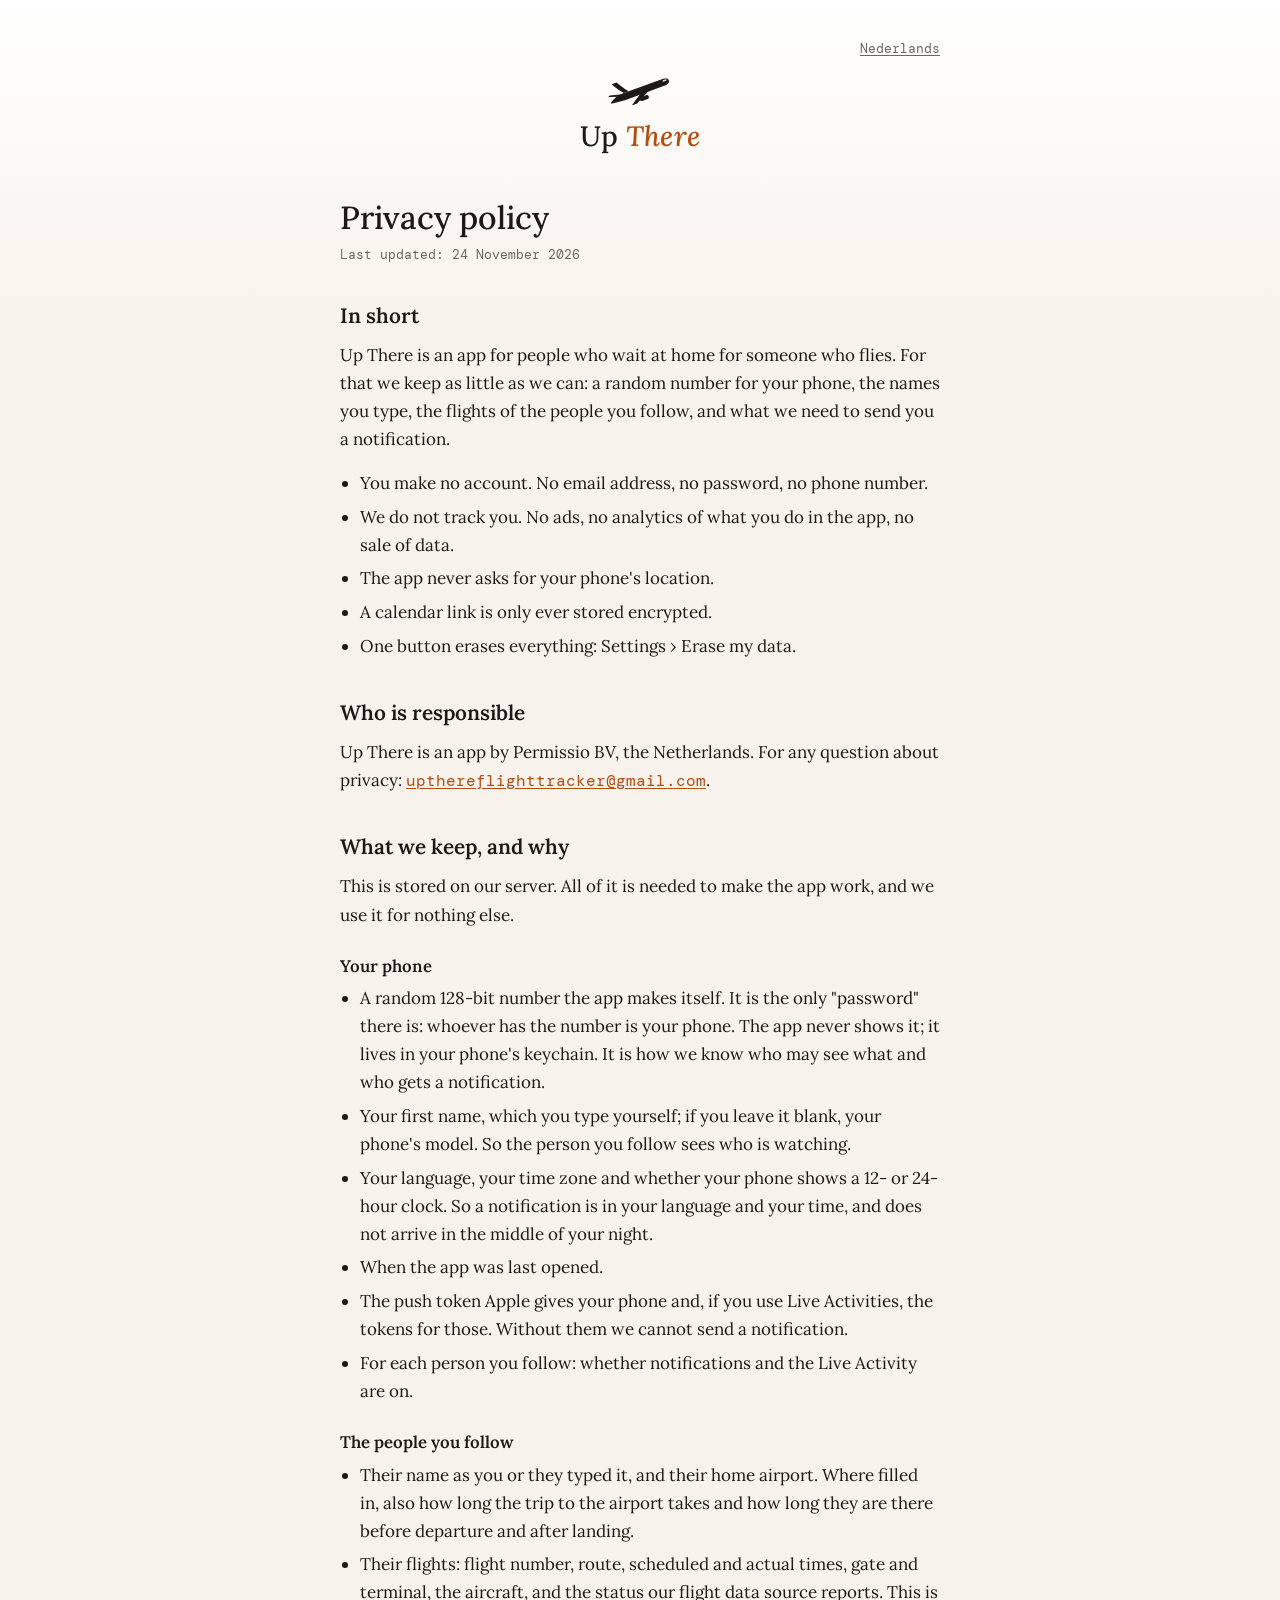
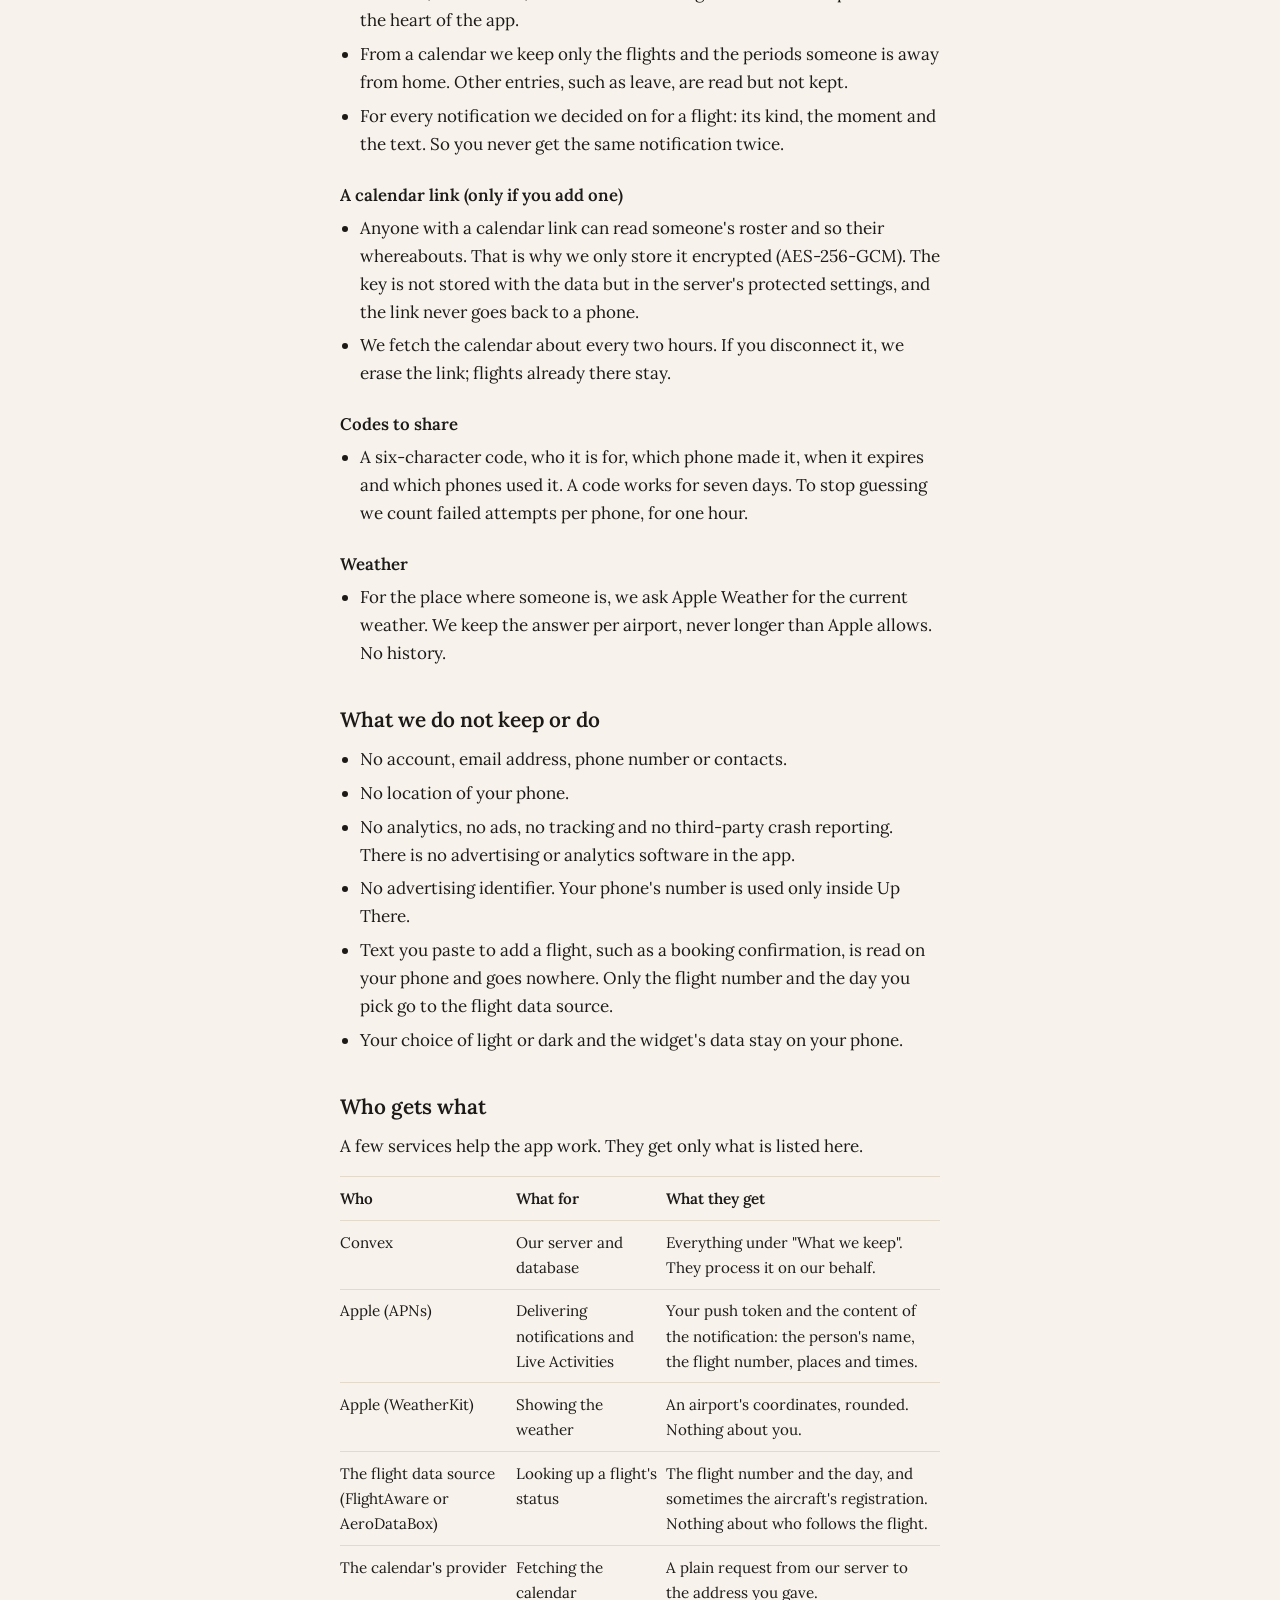
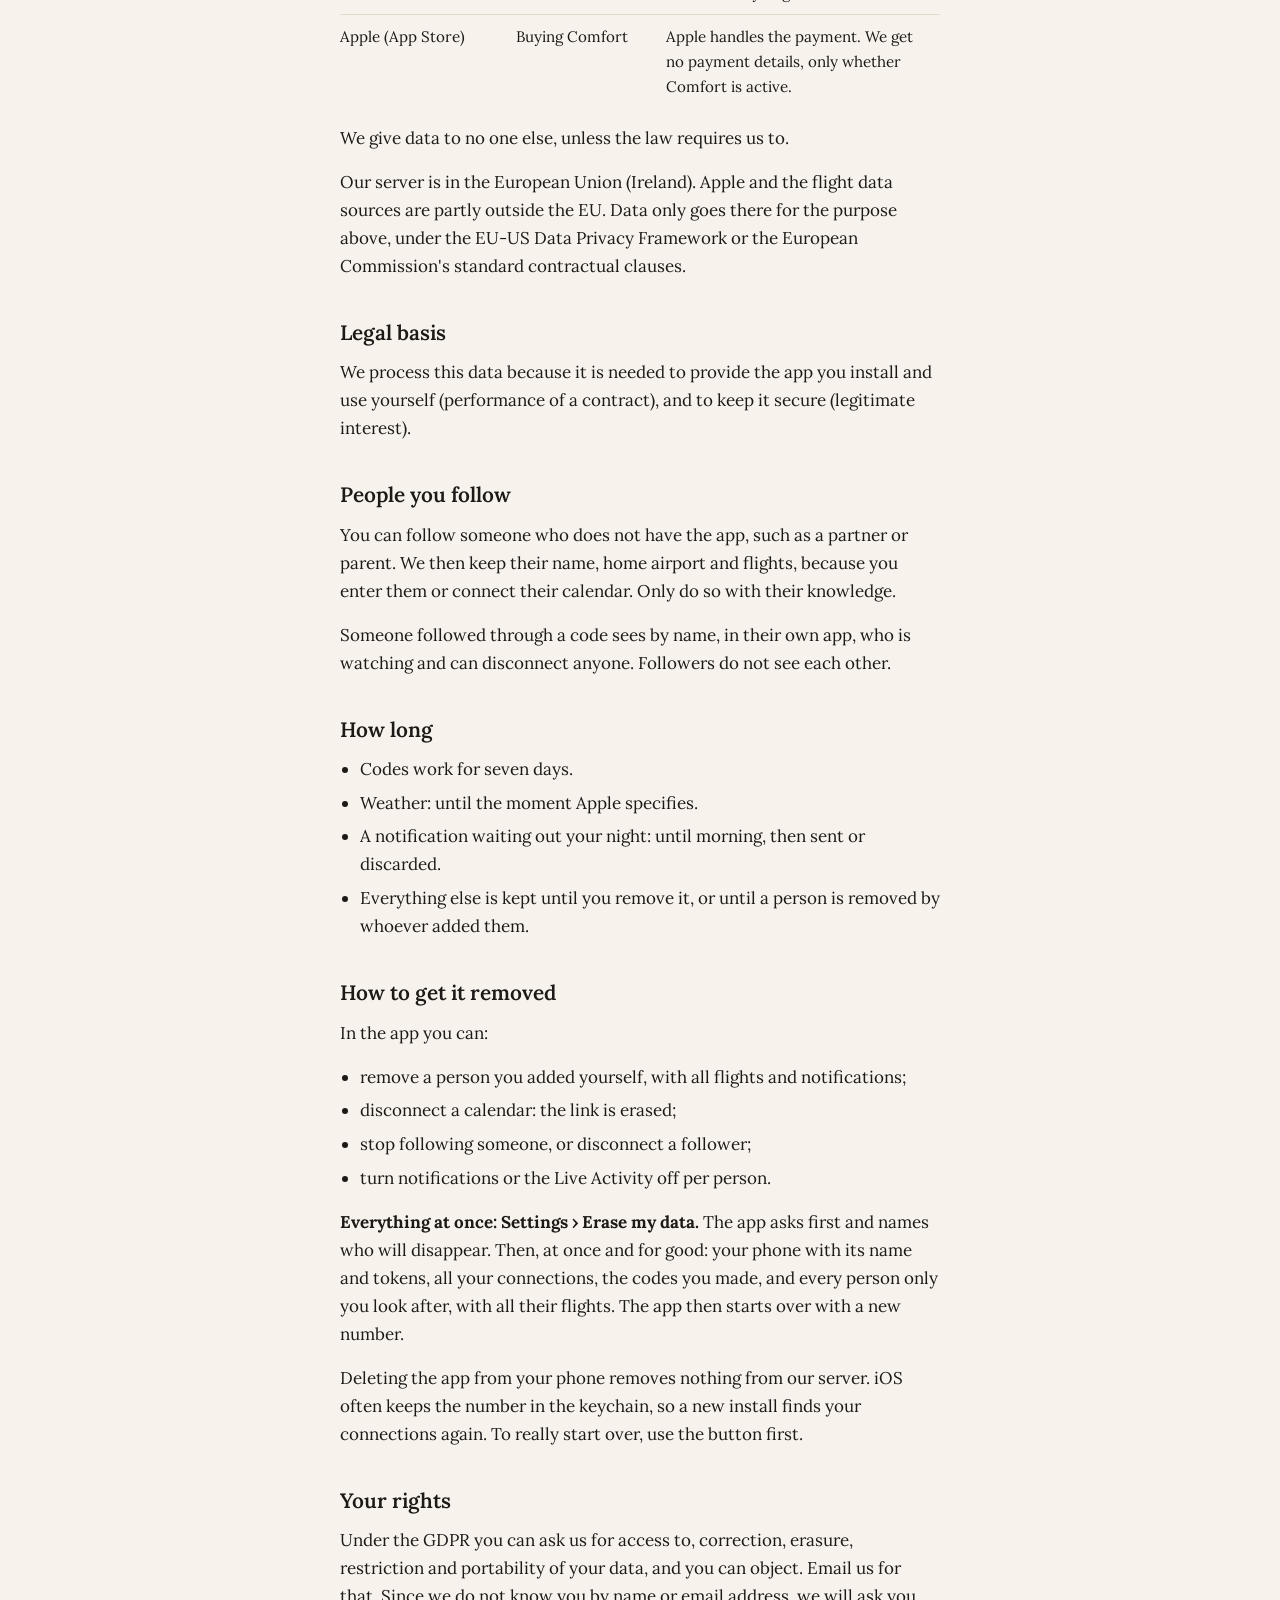
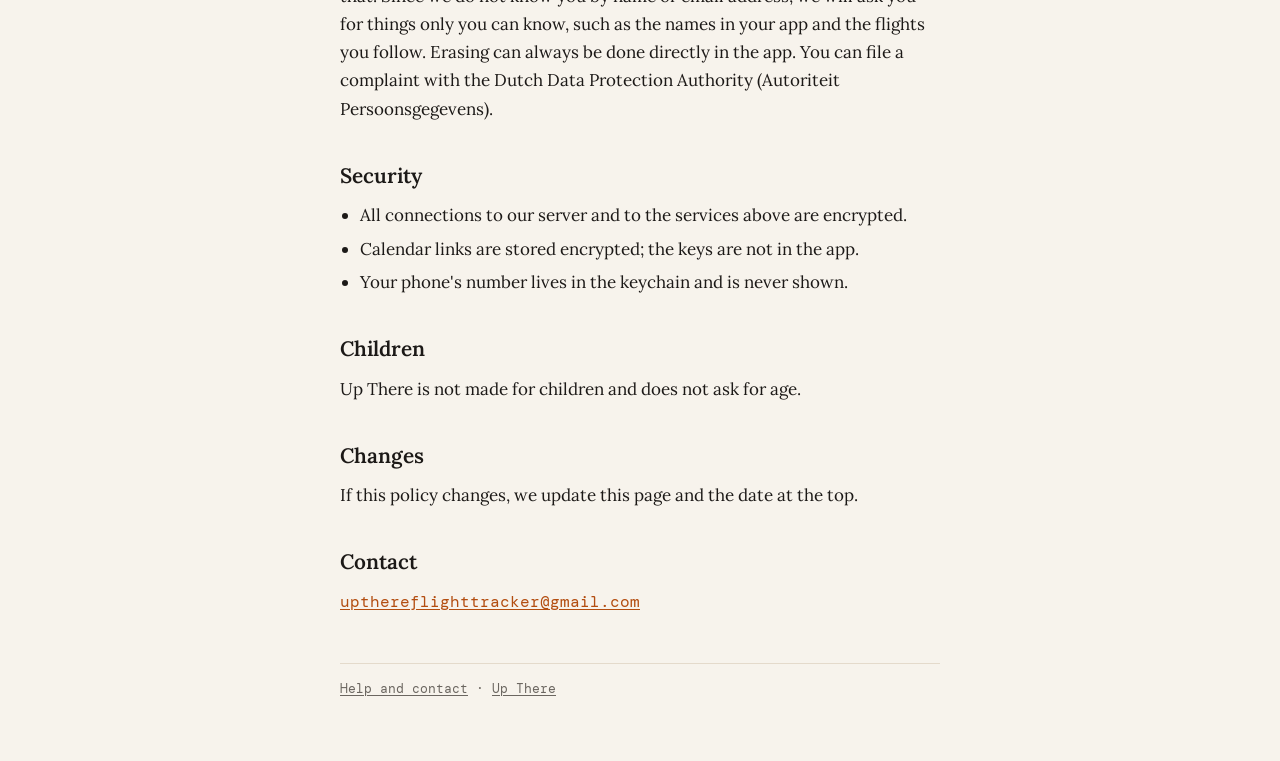
==== en/privacy.html @ 1c063041 "Support- en privacypagina's" ====
<!doctype html>
<html lang="en">
<head>
<meta charset="utf-8">
<meta name="viewport" content="width=device-width, initial-scale=1">
<title>Privacy policy — Up There</title>
<link rel="icon" href="../favicon.png">
<link rel="stylesheet" href="../style.css">
</head>
<body>
<main>
  <nav class="lang"><a href="../nl/privacy.html" hreflang="nl">Nederlands</a></nav>
  <a class="brand" href="../">
    <img class="mark-dark" src="../plane-mark.svg" alt="">
    <img class="mark-light" src="../plane-mark-light.svg" alt="">
    <div class="wordmark">Up <em>There</em></div>
  </a>

  <h1>Privacy policy</h1>
  <p class="meta">Last updated: 24 November 2026</p>

  <h2>In short</h2>
  <p>Up There is an app for people who wait at home for someone who flies. For that we keep as little as we can: a random number for your phone, the names you type, the flights of the people you follow, and what we need to send you a notification.</p>
  <ul>
    <li>You make no account. No email address, no password, no phone number.</li>
    <li>We do not track you. No ads, no analytics of what you do in the app, no sale of data.</li>
    <li>The app never asks for your phone's location.</li>
    <li>A calendar link is only ever stored encrypted.</li>
    <li>One button erases everything: Settings › Erase my data.</li>
  </ul>

  <h2>Who is responsible</h2>
  <p>Up There is an app by Permissio BV, the Netherlands. For any question about privacy: <a class="mono" href="mailto:upthereflighttracker@gmail.com">upthereflighttracker@gmail.com</a>.</p>

  <h2>What we keep, and why</h2>
  <p>This is stored on our server. All of it is needed to make the app work, and we use it for nothing else.</p>

  <h3>Your phone</h3>
  <ul>
    <li>A random 128-bit number the app makes itself. It is the only "password" there is: whoever has the number is your phone. The app never shows it; it lives in your phone's keychain. It is how we know who may see what and who gets a notification.</li>
    <li>Your first name, which you type yourself; if you leave it blank, your phone's model. So the person you follow sees who is watching.</li>
    <li>Your language, your time zone and whether your phone shows a 12- or 24-hour clock. So a notification is in your language and your time, and does not arrive in the middle of your night.</li>
    <li>When the app was last opened.</li>
    <li>The push token Apple gives your phone and, if you use Live Activities, the tokens for those. Without them we cannot send a notification.</li>
    <li>For each person you follow: whether notifications and the Live Activity are on.</li>
  </ul>

  <h3>The people you follow</h3>
  <ul>
    <li>Their name as you or they typed it, and their home airport. Where filled in, also how long the trip to the airport takes and how long they are there before departure and after landing.</li>
    <li>Their flights: flight number, route, scheduled and actual times, gate and terminal, the aircraft, and the status our flight data source reports. This is the heart of the app.</li>
    <li>From a calendar we keep only the flights and the periods someone is away from home. Other entries, such as leave, are read but not kept.</li>
    <li>For every notification we decided on for a flight: its kind, the moment and the text. So you never get the same notification twice.</li>
  </ul>

  <h3>A calendar link (only if you add one)</h3>
  <ul>
    <li>Anyone with a calendar link can read someone's roster and so their whereabouts. That is why we only store it encrypted (AES-256-GCM). The key is not stored with the data but in the server's protected settings, and the link never goes back to a phone.</li>
    <li>We fetch the calendar about every two hours. If you disconnect it, we erase the link; flights already there stay.</li>
  </ul>

  <h3>Codes to share</h3>
  <ul>
    <li>A six-character code, who it is for, which phone made it, when it expires and which phones used it. A code works for seven days. To stop guessing we count failed attempts per phone, for one hour.</li>
  </ul>

  <h3>Weather</h3>
  <ul>
    <li>For the place where someone is, we ask Apple Weather for the current weather. We keep the answer per airport, never longer than Apple allows. No history.</li>
  </ul>

  <h2>What we do not keep or do</h2>
  <ul>
    <li>No account, email address, phone number or contacts.</li>
    <li>No location of your phone.</li>
    <li>No analytics, no ads, no tracking and no third-party crash reporting. There is no advertising or analytics software in the app.</li>
    <li>No advertising identifier. Your phone's number is used only inside Up There.</li>
    <li>Text you paste to add a flight, such as a booking confirmation, is read on your phone and goes nowhere. Only the flight number and the day you pick go to the flight data source.</li>
    <li>Your choice of light or dark and the widget's data stay on your phone.</li>
  </ul>

  <h2>Who gets what</h2>
  <p>A few services help the app work. They get only what is listed here.</p>
  <table>
    <tr><th>Who</th><th>What for</th><th>What they get</th></tr>
    <tr><td>Convex</td><td>Our server and database</td><td>Everything under "What we keep". They process it on our behalf.</td></tr>
    <tr><td>Apple (APNs)</td><td>Delivering notifications and Live Activities</td><td>Your push token and the content of the notification: the person's name, the flight number, places and times.</td></tr>
    <tr><td>Apple (WeatherKit)</td><td>Showing the weather</td><td>An airport's coordinates, rounded. Nothing about you.</td></tr>
    <tr><td>The flight data source (FlightAware or AeroDataBox)</td><td>Looking up a flight's status</td><td>The flight number and the day, and sometimes the aircraft's registration. Nothing about who follows the flight.</td></tr>
    <tr><td>The calendar's provider</td><td>Fetching the calendar</td><td>A plain request from our server to the address you gave.</td></tr>
    <tr><td>Apple (App Store)</td><td>Buying Comfort</td><td>Apple handles the payment. We get no payment details, only whether Comfort is active.</td></tr>
  </table>
  <p>We give data to no one else, unless the law requires us to.</p>
  <p>Our server is in the European Union (Ireland). Apple and the flight data sources are partly outside the EU. Data only goes there for the purpose above, under the EU-US Data Privacy Framework or the European Commission's standard contractual clauses.</p>

  <h2>Legal basis</h2>
  <p>We process this data because it is needed to provide the app you install and use yourself (performance of a contract), and to keep it secure (legitimate interest).</p>

  <h2>People you follow</h2>
  <p>You can follow someone who does not have the app, such as a partner or parent. We then keep their name, home airport and flights, because you enter them or connect their calendar. Only do so with their knowledge.</p>
  <p>Someone followed through a code sees by name, in their own app, who is watching and can disconnect anyone. Followers do not see each other.</p>

  <h2>How long</h2>
  <ul>
    <li>Codes work for seven days.</li>
    <li>Weather: until the moment Apple specifies.</li>
    <li>A notification waiting out your night: until morning, then sent or discarded.</li>
    <li>Everything else is kept until you remove it, or until a person is removed by whoever added them.</li>
  </ul>

  <h2>How to get it removed</h2>
  <p>In the app you can:</p>
  <ul>
    <li>remove a person you added yourself, with all flights and notifications;</li>
    <li>disconnect a calendar: the link is erased;</li>
    <li>stop following someone, or disconnect a follower;</li>
    <li>turn notifications or the Live Activity off per person.</li>
  </ul>
  <p><strong>Everything at once: Settings › Erase my data.</strong> The app asks first and names who will disappear. Then, at once and for good: your phone with its name and tokens, all your connections, the codes you made, and every person only you look after, with all their flights. The app then starts over with a new number.</p>
  <p>Deleting the app from your phone removes nothing from our server. iOS often keeps the number in the keychain, so a new install finds your connections again. To really start over, use the button first.</p>

  <h2>Your rights</h2>
  <p>Under the GDPR you can ask us for access to, correction, erasure, restriction and portability of your data, and you can object. Email us for that. Since we do not know you by name or email address, we will ask you for things only you can know, such as the names in your app and the flights you follow. Erasing can always be done directly in the app. You can file a complaint with the Dutch Data Protection Authority (Autoriteit Persoonsgegevens).</p>

  <h2>Security</h2>
  <ul>
    <li>All connections to our server and to the services above are encrypted.</li>
    <li>Calendar links are stored encrypted; the keys are not in the app.</li>
    <li>Your phone's number lives in the keychain and is never shown.</li>
  </ul>

  <h2>Children</h2>
  <p>Up There is not made for children and does not ask for age.</p>

  <h2>Changes</h2>
  <p>If this policy changes, we update this page and the date at the top.</p>

  <h2>Contact</h2>
  <p><a class="mono" href="mailto:upthereflighttracker@gmail.com">upthereflighttracker@gmail.com</a></p>

  <footer><a href="support.html">Help and contact</a> · <a href="../">Up There</a></footer>
</main>
</body>
</html>
---- style.css ----
/* Up There — support and privacy pages. Palette and type from CLAUDE.md, "Design system". */
@font-face { font-family: 'Lora'; src: url('fonts/Lora-Variable.ttf') format('truetype'); font-weight: 400 700; font-style: normal; font-display: swap; }
@font-face { font-family: 'Lora'; src: url('fonts/Lora-Italic-Variable.ttf') format('truetype'); font-weight: 400 700; font-style: italic; font-display: swap; }
@font-face { font-family: 'DM Mono'; src: url('fonts/DMMono-Regular.ttf') format('truetype'); font-weight: 400; font-display: swap; }

:root {
  --bg: #0B1120; --card: #111827; --border: #1E3A5F; --dusk: #2D5F8A;
  --accent: #FF8F3F; --text: #F0F4F8; --muted: #7B828E; --sky-top: #0F1E35;
  color-scheme: dark;
}
@media (prefers-color-scheme: light) {
  :root {
    --bg: #F7F3EC; --card: #FFFDF9; --border: #E4DACB; --dusk: #2D5F8A;
    --accent: #B34D10; --text: #1C1917; --muted: #6B6660; --sky-top: #FFFFFF;
    color-scheme: light;
  }
  .brand img.mark-dark { display: none; }
}
@media (prefers-color-scheme: dark) { .brand img.mark-light { display: none; } }

* { box-sizing: border-box; }
html { -webkit-text-size-adjust: 100%; }
body {
  margin: 0; min-height: 100vh;
  background: linear-gradient(to bottom, var(--sky-top), var(--bg) 320px) var(--bg);
  color: var(--text);
  font: 400 1.0625rem/1.65 'Lora', Georgia, serif;
}
main { max-width: 40rem; margin: 0 auto; padding: 2.5rem 1.25rem 4rem; }

.brand { display: block; text-align: center; text-decoration: none; color: inherit; margin-bottom: 2.5rem; }
.brand img { width: 64px; height: 32px; display: block; margin: 0 auto 0.5rem; }
.wordmark { font-size: 1.75rem; font-weight: 500; letter-spacing: 0.01em; }
.wordmark em { color: var(--accent); }
.tagline { font-style: italic; color: var(--muted); margin: 0.25rem 0 0; }

nav.lang { font: 0.8125rem 'DM Mono', ui-monospace, monospace; text-align: right; margin-bottom: 1rem; color: var(--muted); }
nav.lang a { color: var(--muted); }

h1 { font-size: 2rem; font-weight: 500; line-height: 1.2; margin: 0 0 0.5rem; }
h2 { font-size: 1.3rem; font-weight: 600; margin: 2.25rem 0 0.5rem; }
h3 { font-size: 1.05rem; font-weight: 600; margin: 1.5rem 0 0.25rem; }
p, ul { margin: 0 0 1rem; }
ul { padding-left: 1.25rem; }
li { margin-bottom: 0.35rem; }
a { color: var(--accent); text-underline-offset: 2px; }
.mono, code { font-family: 'DM Mono', ui-monospace, monospace; font-size: 0.92em; }
.meta { font: 0.8125rem 'DM Mono', ui-monospace, monospace; color: var(--muted); margin-bottom: 2rem; }

.card { background: var(--card); border: 1px solid var(--border); border-radius: 14px; padding: 1.25rem 1.25rem 0.5rem; margin: 1.5rem 0; }
.links { list-style: none; padding: 0; }
.links li { margin: 0; border-top: 1px solid var(--border); }
.links li:first-child { border-top: 0; }
.links a { display: block; padding: 0.9rem 0; text-decoration: none; color: var(--text); }
.links a span { color: var(--muted); font-style: italic; display: block; font-size: 0.95rem; }

table { width: 100%; border-collapse: collapse; margin: 0 0 1rem; font-size: 0.95rem; }
th, td { text-align: left; vertical-align: top; padding: 0.55rem 0.5rem 0.55rem 0; border-top: 1px solid var(--border); }
th { font-weight: 600; }

/* Anything that must be filled in before publishing. scripts/check-site.sh refuses while one is left. */
mark.todo { background: #FCD34D; color: #1C1917; padding: 0 0.2em; border-radius: 3px; }

footer { margin-top: 3rem; padding-top: 1rem; border-top: 1px solid var(--border); font: 0.8125rem 'DM Mono', ui-monospace, monospace; color: var(--muted); }
footer a { color: var(--muted); }
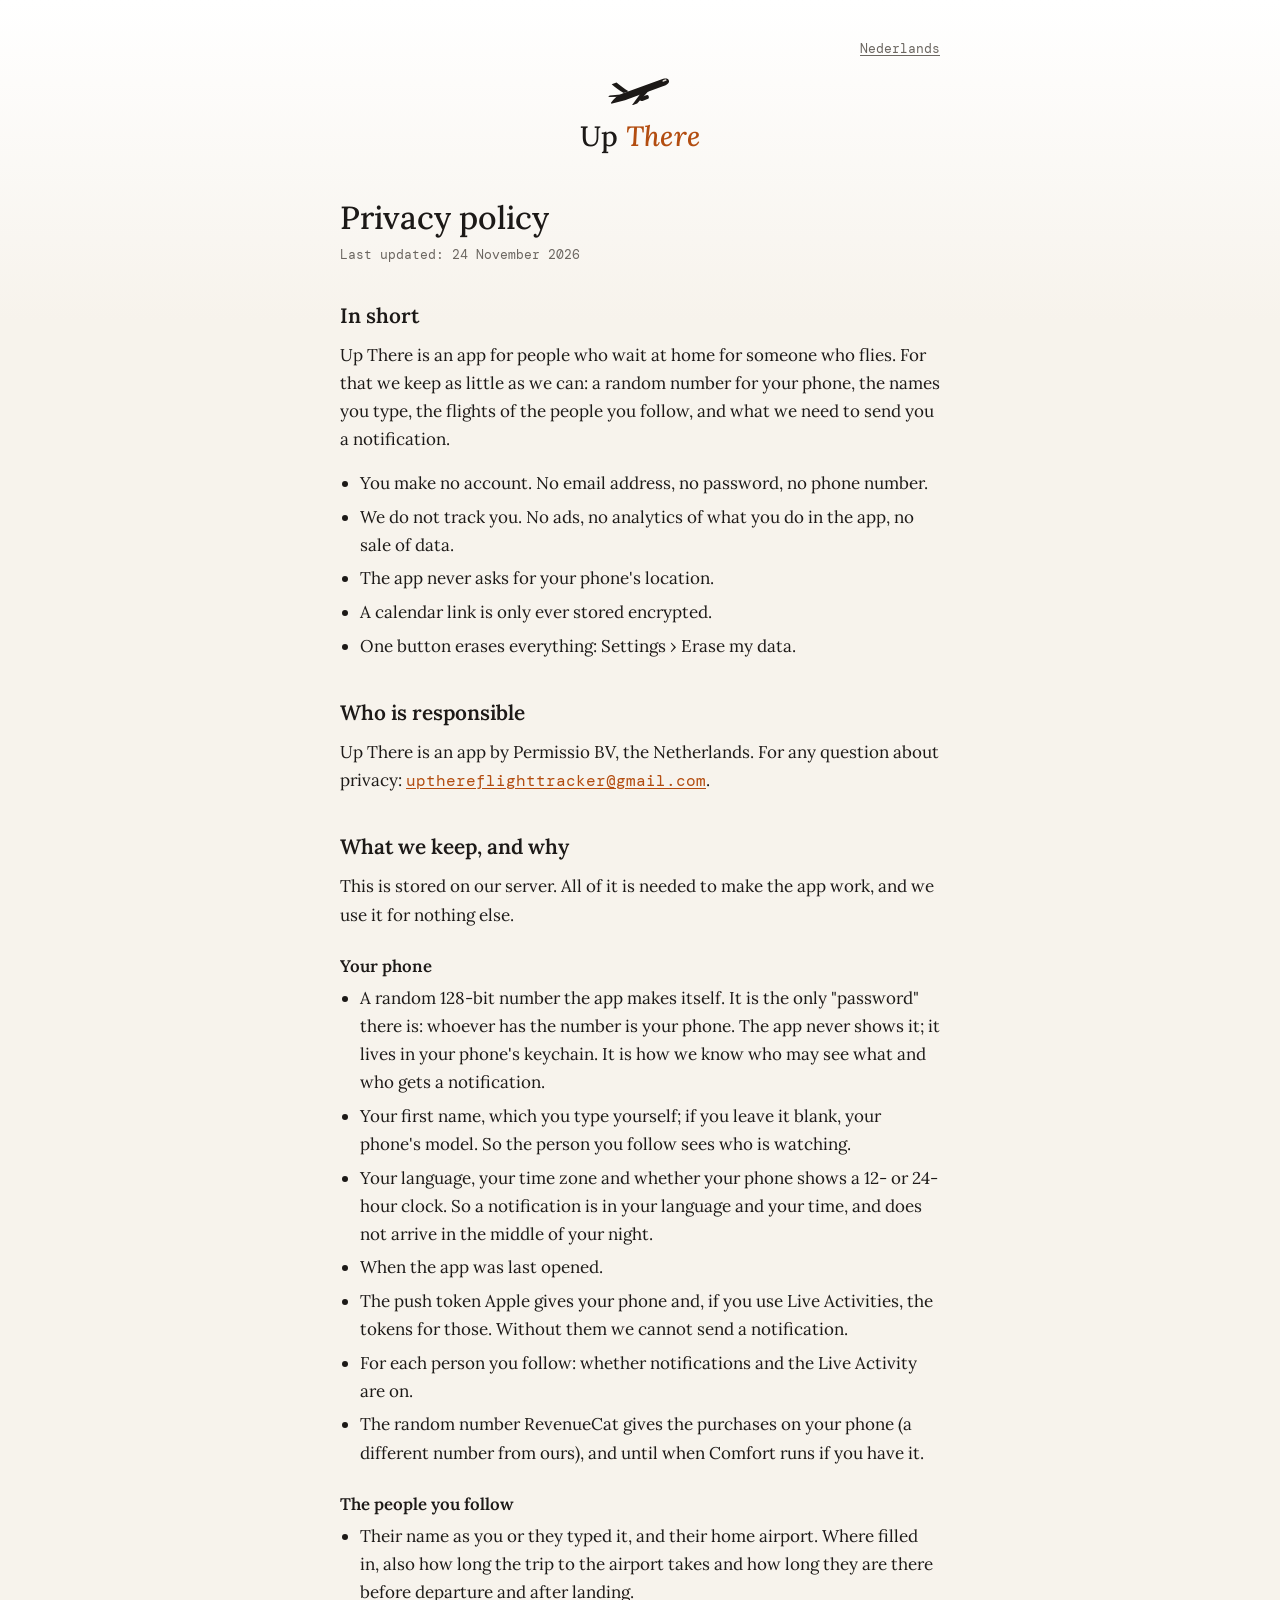
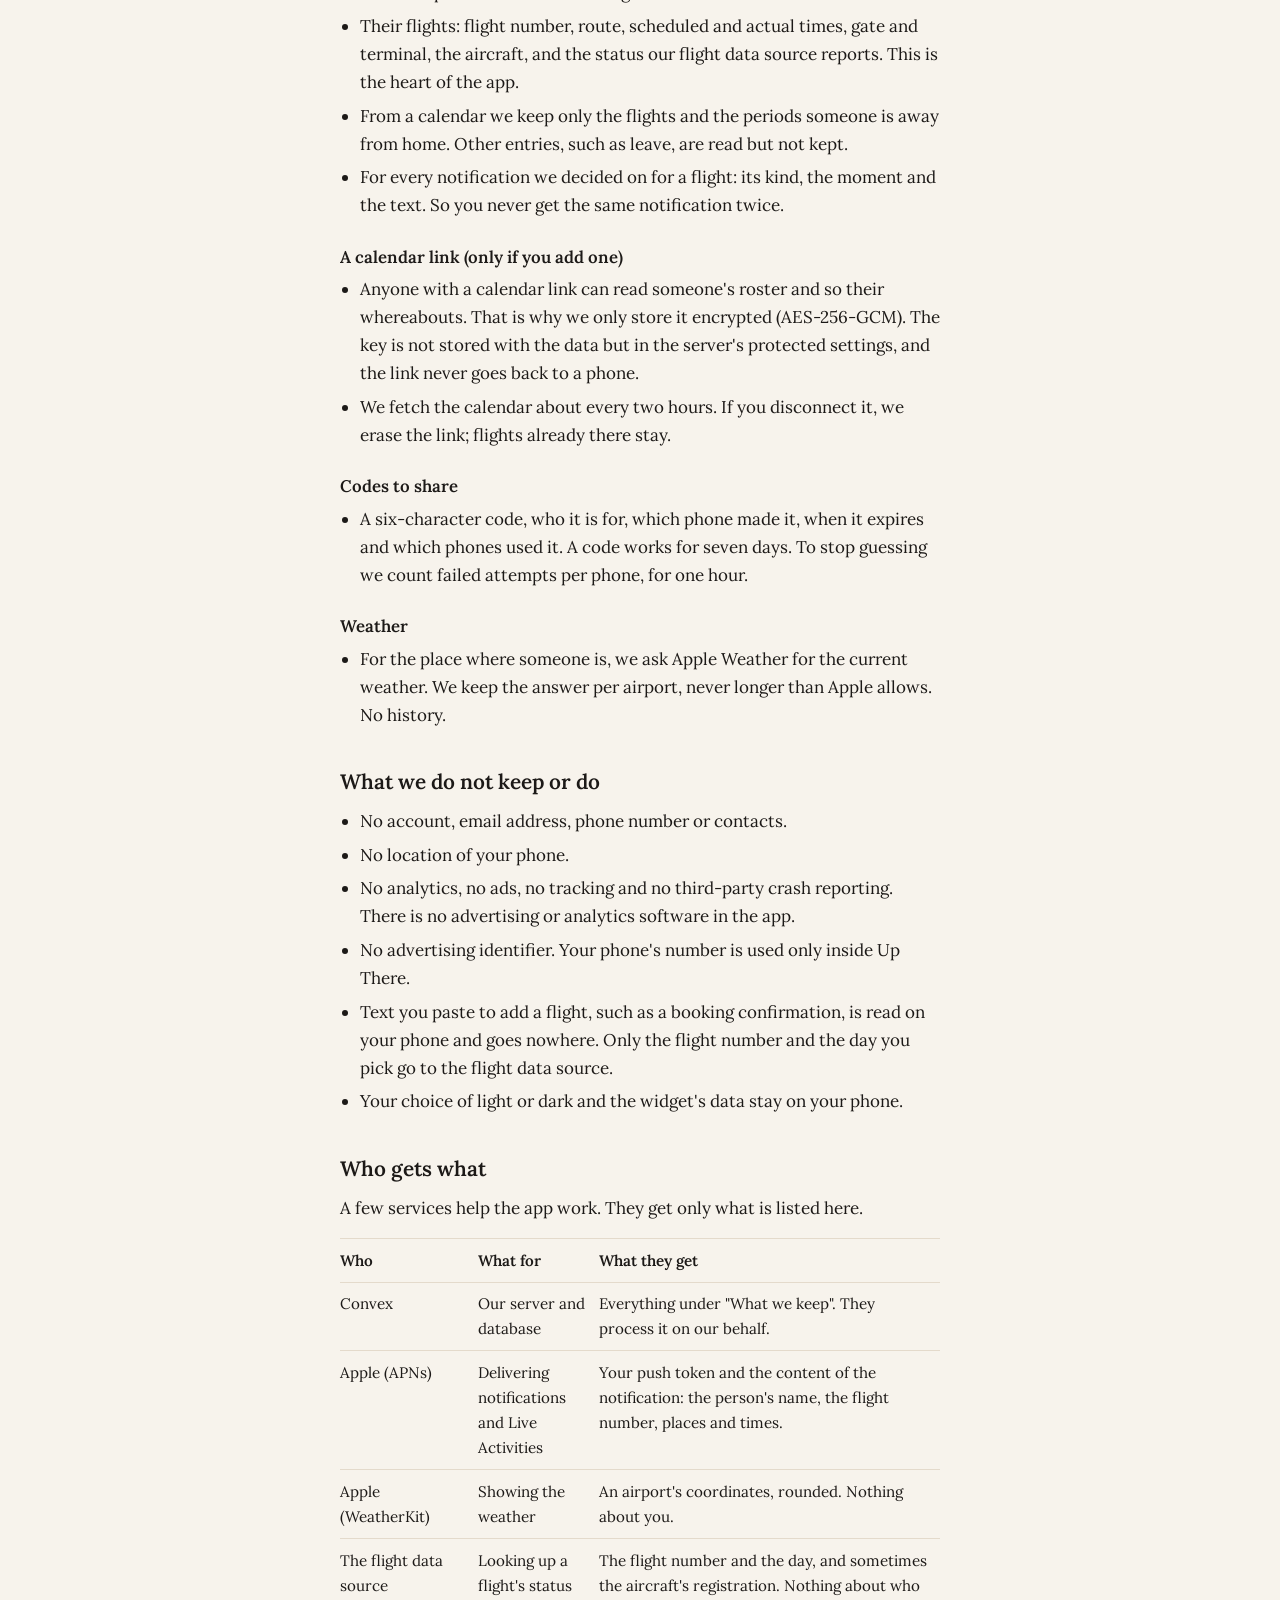
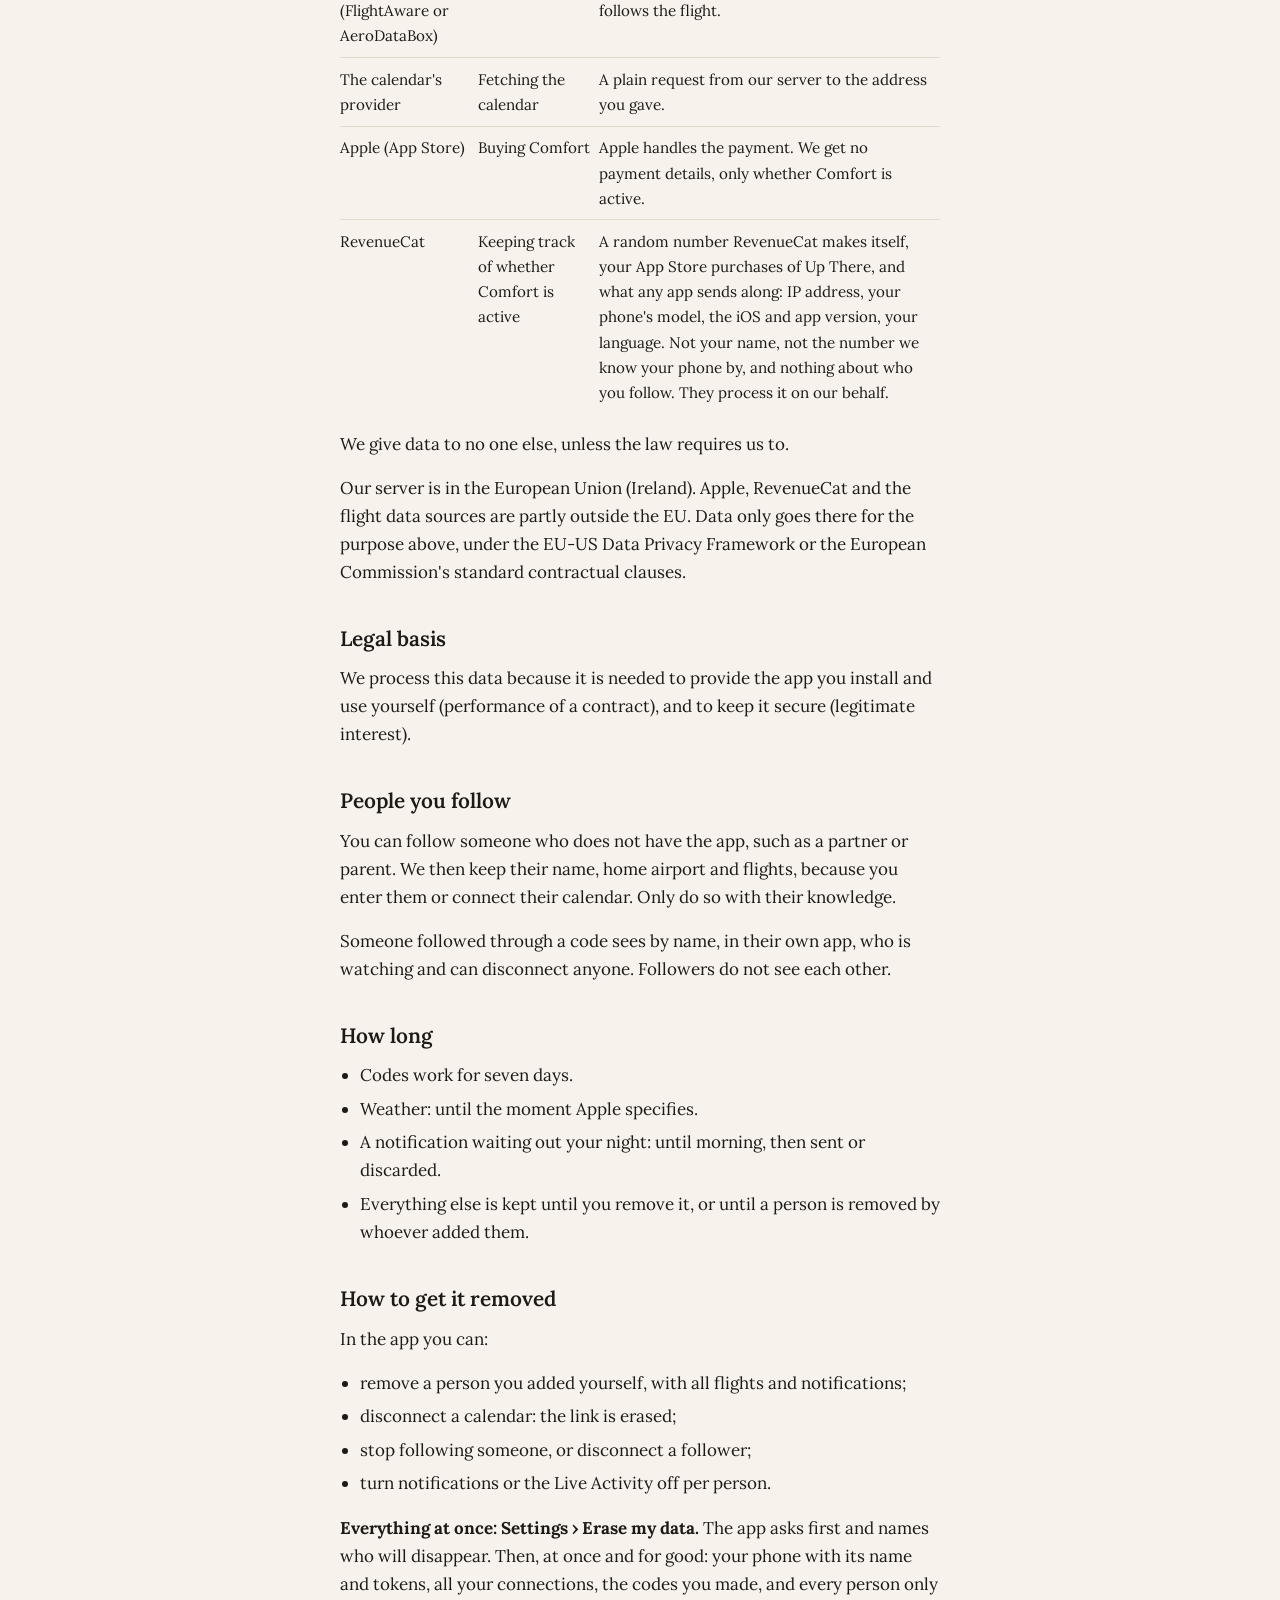
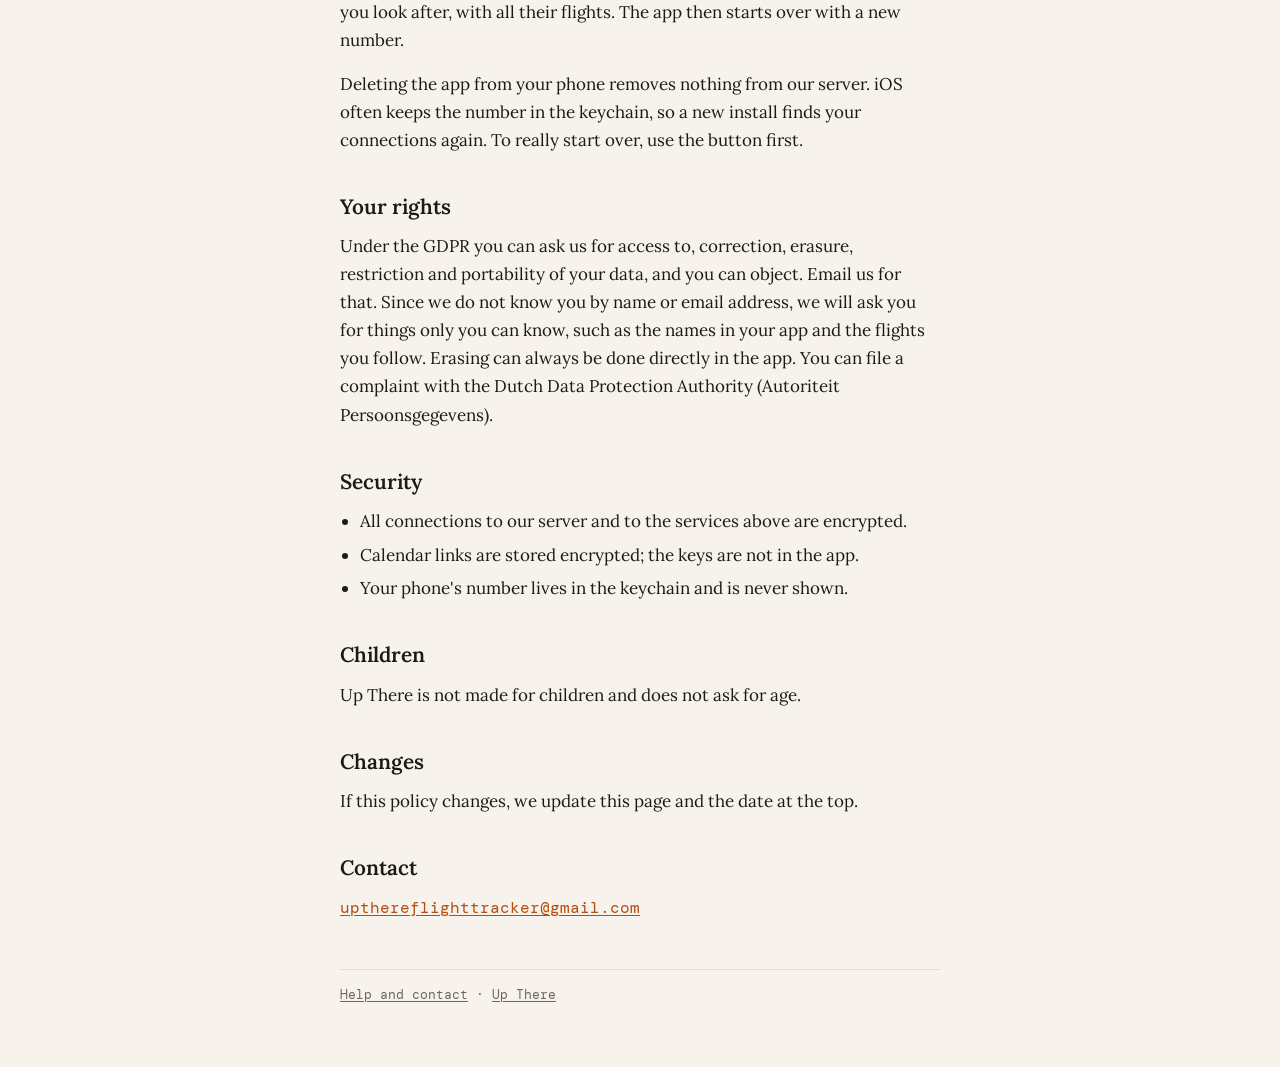
==== commit 710758cd: "Privacy policy: RevenueCat for Comfort Co-Authored-By: Claude Opus 5.5 <noreply@anthropic.com>" ====
--- a/en/privacy.html
+++ b/en/privacy.html
@@ -43,6 +43,7 @@
     <li>When the app was last opened.</li>
     <li>The push token Apple gives your phone and, if you use Live Activities, the tokens for those. Without them we cannot send a notification.</li>
     <li>For each person you follow: whether notifications and the Live Activity are on.</li>
+    <li>The random number RevenueCat gives the purchases on your phone (a different number from ours), and until when Comfort runs if you have it.</li>
   </ul>
 
   <h3>The people you follow</h3>
@@ -89,9 +90,10 @@
     <tr><td>The flight data source (FlightAware or AeroDataBox)</td><td>Looking up a flight's status</td><td>The flight number and the day, and sometimes the aircraft's registration. Nothing about who follows the flight.</td></tr>
     <tr><td>The calendar's provider</td><td>Fetching the calendar</td><td>A plain request from our server to the address you gave.</td></tr>
     <tr><td>Apple (App Store)</td><td>Buying Comfort</td><td>Apple handles the payment. We get no payment details, only whether Comfort is active.</td></tr>
+    <tr><td>RevenueCat</td><td>Keeping track of whether Comfort is active</td><td>A random number RevenueCat makes itself, your App Store purchases of Up There, and what any app sends along: IP address, your phone's model, the iOS and app version, your language. Not your name, not the number we know your phone by, and nothing about who you follow. They process it on our behalf.</td></tr>
   </table>
   <p>We give data to no one else, unless the law requires us to.</p>
-  <p>Our server is in the European Union (Ireland). Apple and the flight data sources are partly outside the EU. Data only goes there for the purpose above, under the EU-US Data Privacy Framework or the European Commission's standard contractual clauses.</p>
+  <p>Our server is in the European Union (Ireland). Apple, RevenueCat and the flight data sources are partly outside the EU. Data only goes there for the purpose above, under the EU-US Data Privacy Framework or the European Commission's standard contractual clauses.</p>
 
   <h2>Legal basis</h2>
   <p>We process this data because it is needed to provide the app you install and use yourself (performance of a contract), and to keep it secure (legitimate interest).</p>
